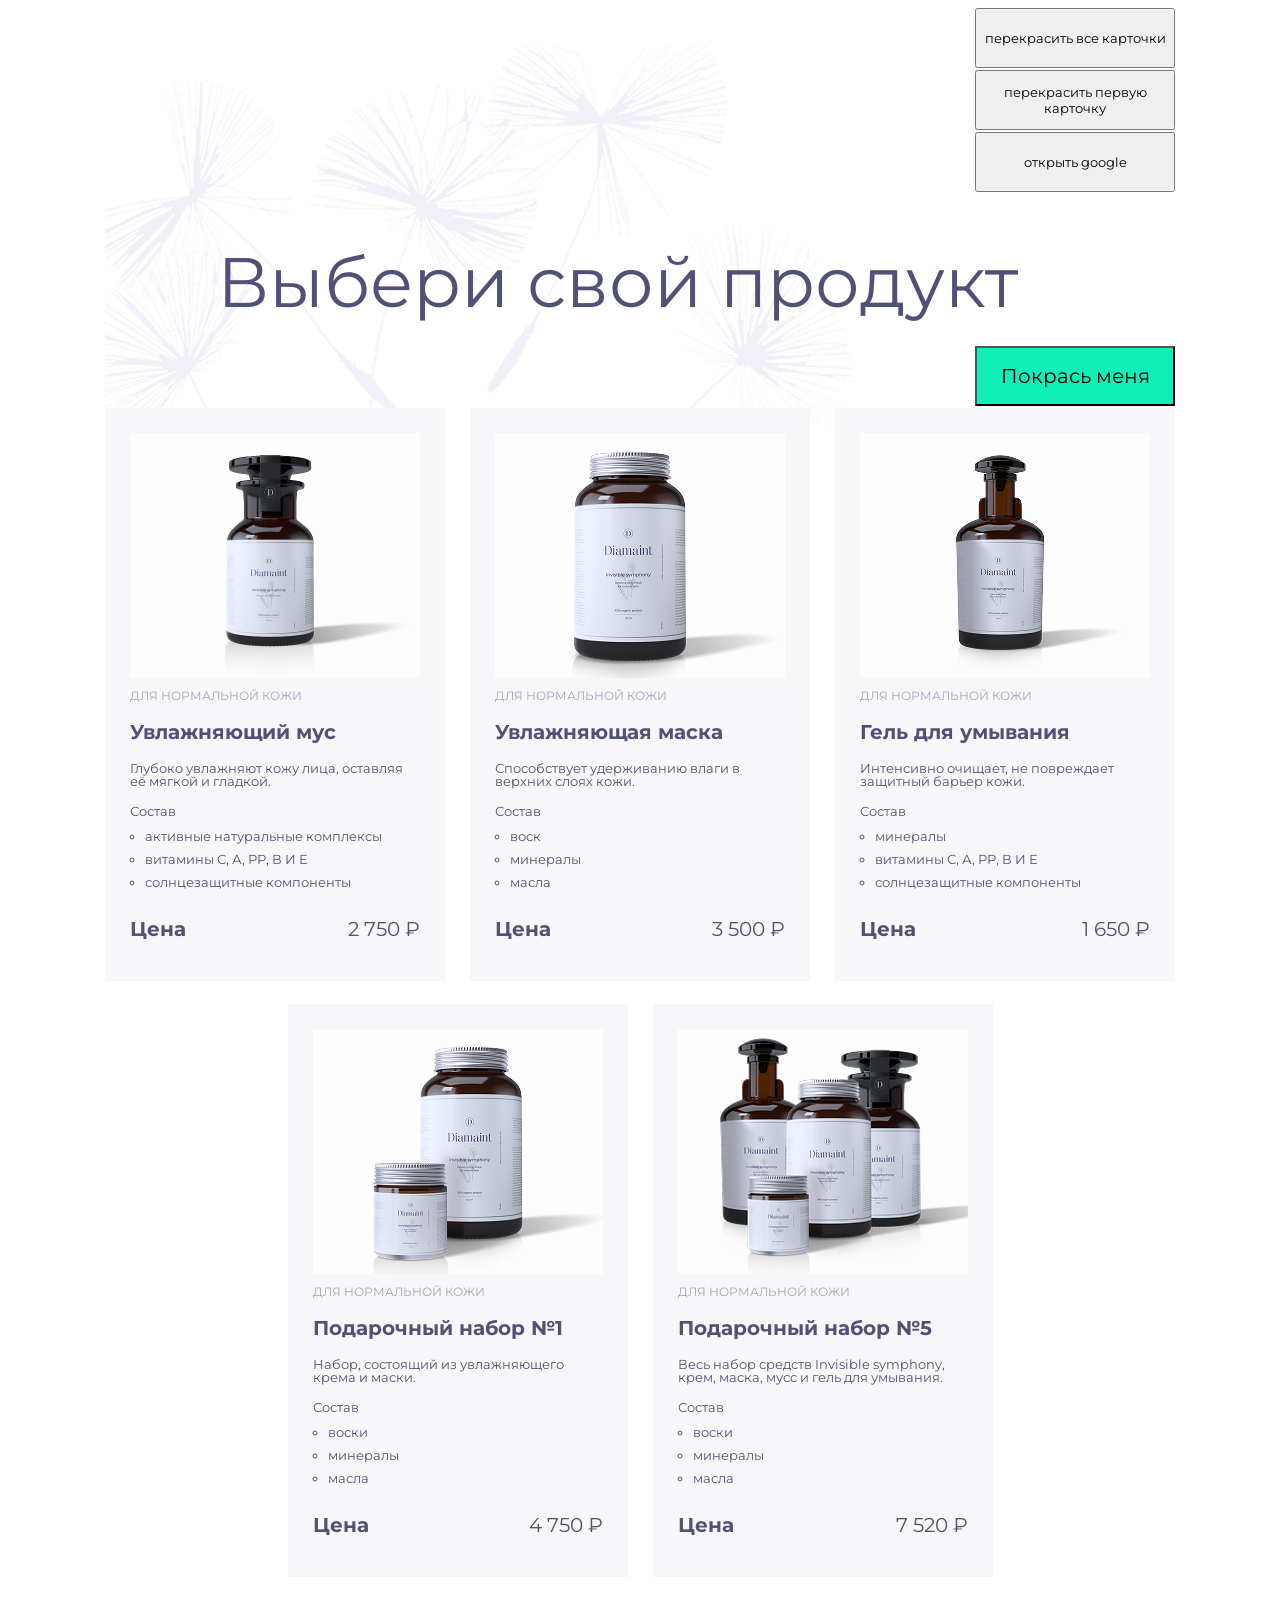
==== index.html @ a9420fbd "(Homework№6): creating functions and arrays" ====
<!DOCTYPE html>
<html lang="en">
<head>
  <meta charset="UTF-8">
  <meta name="viewport" content="width=device-width, initial-scale=1.0">
    <link rel="stylesheet" href="style/style.css">
    <link rel="preconnect" href="https://fonts.googleapis.com">
    <link rel="preconnect" href="https://fonts.gstatic.com" crossorigin>
    <link href="https://fonts.googleapis.com/css2?family=Montserrat:ital,wght@0,100..900;1,100..900&display=swap" rel="stylesheet">
  <title>Product card</title>
</head>
<body>
  <h1 class="product-card__title">Выбери свой продукт</h1>
  <button id="open-google-button" class="transition-google">открыть google</button>
  <button id="recolor-all-card-button" class="recolor-card-all">перекрасить все карточки</button>
  <button id="recolor-first-card-button" class="recolor-card">перекрасить первую карточку</button>
  <button id="recolor-button" class="repaint-fon">Покрась меня</button>
  <img src="/images/bg-dandelions.png" alt="фон заголовка" class="product-card__img-fon">
  <div class="product-card-wrapper">
    <div class="product-card">
      <img src="/images/moisturizing-mousse.png" alt="увлажняющий мус" class="product-card__img">
      <p class="product-card__normal-skin">для нормальной кожи</p>
      <h3 class="product-card__subtitle">Увлажняющий мус</h3>
      <p class="product-card__descr">Глубоко увлажняют кожу лица, оставляя её мягкой и гладкой.</p>
      <span class="product-card__compound">Состав</span>
      <ul class="product-card__composition">
        <li type="circle" class="product-card__item">активные натуральные комплексы</li>
        <li type="circle" class="product-card__item">витамины С, А, РР, В И Е</li>
        <li type="circle" class="product-card__item">солнцезащитные компоненты</li>
      </ul>
      <div class="product-card__price-wrapper">
        <span class="product-card__price-text">Цена</span>
        <span class="product-card__price">2 750 &#8381</span>
      </div>
    </div>
    <div class="product-card">
      <img src="/images/moisturizing-mask.png" alt="увлажняющая маска" class="product-card__img">
      <p class="product-card__normal-skin">для нормальной кожи</p>
      <h3 class="product-card__subtitle">Увлажняющая маска</h3>
      <p class="product-card__descr">Способствует удерживанию влаги в верхних слоях кожи.</p>
      <span class="product-card__compound">Состав</span>
      <ul class="product-card__composition">
        <li type="circle" class="product-card__item">воск</li>
        <li type="circle" class="product-card__item">минералы</li>
        <li type="circle" class="product-card__item">масла</li>
      </ul>
      <div class="product-card__price-wrapper">
        <span class="product-card__price-text">Цена</span>
        <span class="product-card__price">3 500 &#8381</span>
      </div>
    </div>
    <div class="product-card">
      <img src="/images/cleansing-gel.png" alt="гель для умывания" class="product-card__img">
      <p class="product-card__normal-skin">для нормальной кожи</p>
      <h3 class="product-card__subtitle">Гель для умывания</h3>
      <p class="product-card__descr">Интенсивно очищает, не повреждает защитный барьер кожи.</p>
      <span class="product-card__compound">Состав</span>
      <ul class="product-card__composition">
        <li type="circle" class="product-card__item">минералы</li>
        <li type="circle" class="product-card__item">витамины С, А, РР, В И Е</li>
        <li type="circle" class="product-card__item">солнцезащитные компоненты</li>
      </ul>
      <div class="product-card__price-wrapper">
        <span class="product-card__price-text">Цена</span>
        <span class="product-card__price">1 650 &#8381</span>
      </div>
    </div>
    <div class="product-card product-card-gift-set-one">
      <img src="/images/gift-set-one.png" alt="подарочный набор №1" class="product-card__img">
      <p class="product-card__normal-skin">для нормальной кожи</p>
      <h3 class="product-card__subtitle">Подарочный набор №1</h3>
      <p class="product-card__descr">Набор, состоящий из увлажняющего крема и маски.</p>
      <span class="product-card__compound">Состав</span>
      <ul class="product-card__composition">
        <li type="circle" class="product-card__item">воски</li>
        <li type="circle" class="product-card__item">минералы</li>
        <li type="circle" class="product-card__item">масла</li>
      </ul>
      <div class="product-card__price-wrapper">
        <span class="product-card__price-text">Цена</span>
        <span class="product-card__price">4 750 &#8381</span>
      </div>
    </div>
    <div class="product-card product-card-gift-set-five">
      <img src="/images/gift-set-five.png" alt="подарочный набор №5" class="product-card__img">
      <p class="product-card__normal-skin">для нормальной кожи</p>
      <h3 class="product-card__subtitle">Подарочный набор №5</h3>
      <p class="product-card__descr">Весь набор средств Invisible symphony, крем, маска, мусс и гель для умывания.</p>
      <span class="product-card__compound">Состав</span>
      <ul class="product-card__composition">
        <li type="circle" class="product-card__item">воски</li>
        <li type="circle" class="product-card__item">минералы</li>
        <li type="circle" class="product-card__item">масла</li>
      </ul>
      <div class="product-card__price-wrapper">
        <span class="product-card__price-text">Цена</span>
        <span class="product-card__price">7 520 &#8381</span>
      </div>
    </div>
  </div>
  <script src="/skript.js"></script>
  <script src="/homework-5.js"></script>
  <script src="/homework-6.js"></script>
</body>
</html>
---- style/style.css ----
* {
  font-family: 'Montserrat';
  box-sizing: border-box;
}

.repaint-fon {
  left: 975px;
  top: 346px;
  width: 200px;
  height: 60px; 
  position: absolute;
  font-size: 20px;
  background-color: #12eeb7;
}

.active {
  background-color: #0817ee;
}

.recolor-card-all {
  width: 200px;
  height: 60px;
  left: 975px;
  position: absolute;
}

.recolor-card {
  width: 200px;
  height: 60px;
  left: 975px;
  top: 70px;
  position: absolute;
}

.transition-google {
  width: 200px;
  height: 60px;
  left: 975px;
  top: 132px;
  position: absolute;
}

.product-card__title {
  position: absolute;
  width: 846px;
  height: 78px;
  left: 217px;
  top: 200px;
  font-weight: 400;
  font-size: 70px;
  line-height: 70px;
  color: #515076;
}

.product-card__img-fon {
  width: 790px;
  height: 697px;
  top: 0;
  left: 105px;
  position: absolute;
  z-index: -1;
}

.product-card-wrapper {
  width: 1110px;
  height: 1191px;
  position: absolute;
  top: 408px;
  left: 85px;
  border: 1px;
  display: flex;
  justify-content: center;
  flex-wrap: wrap;
  column-gap: 25px;
}

.product-card {
  width: 340px;
  height: 573px;
  background: #F7F7FA;
  padding: 25px;
}

.product-card__img {
  display: block;
  width: 290px;
}

.product-card__normal-skin {
  font-weight: 400;
  font-size: 12px;
  line-height: 12px;
  text-transform: uppercase;
  color: #A5A3B9;
}

.product-card__subtitle {
  font-weight: 700;
  font-size: 20px;
  line-height: 20px;
  color: #515076;
}

.product-card__descr {
  font-weight: 400;
  font-size: 13px;
  line-height: 13px;
  color: #515076;
}

.product-card__composition {
  margin: 0 auto;
  padding-left: 15px;
}

.product-card__compound {
  font-weight: 400;
  font-size: 13px;
  line-height: 13px;
  color: #515076;
  margin-top: 50px;
}

.product-card__item {
  font-weight: 400;
  font-size: 13px;
  padding-top: 10px;
  line-height: 13px;
  color: #515076;
}

.product-card__price-wrapper {
  padding-top: 30px;
  display: flex;
  position: relative;
  justify-content: space-between;
}

.product-card__price-text {
  font-weight: 700;
  font-size: 20px;
  line-height: 20px;
  color: #515076;
}

.product-card__price {
  font-weight: 400;
  font-size: 20px;
  line-height: 20px;
  color: #515076;
}

.product-card-gift-set-one {
  width: 340px;
  height: 573px;
  background: #F7F7FA;
}

.product-card-gift-set-five {
  width: 340px;
  height: 573px;
  background: #F7F7FA;
}
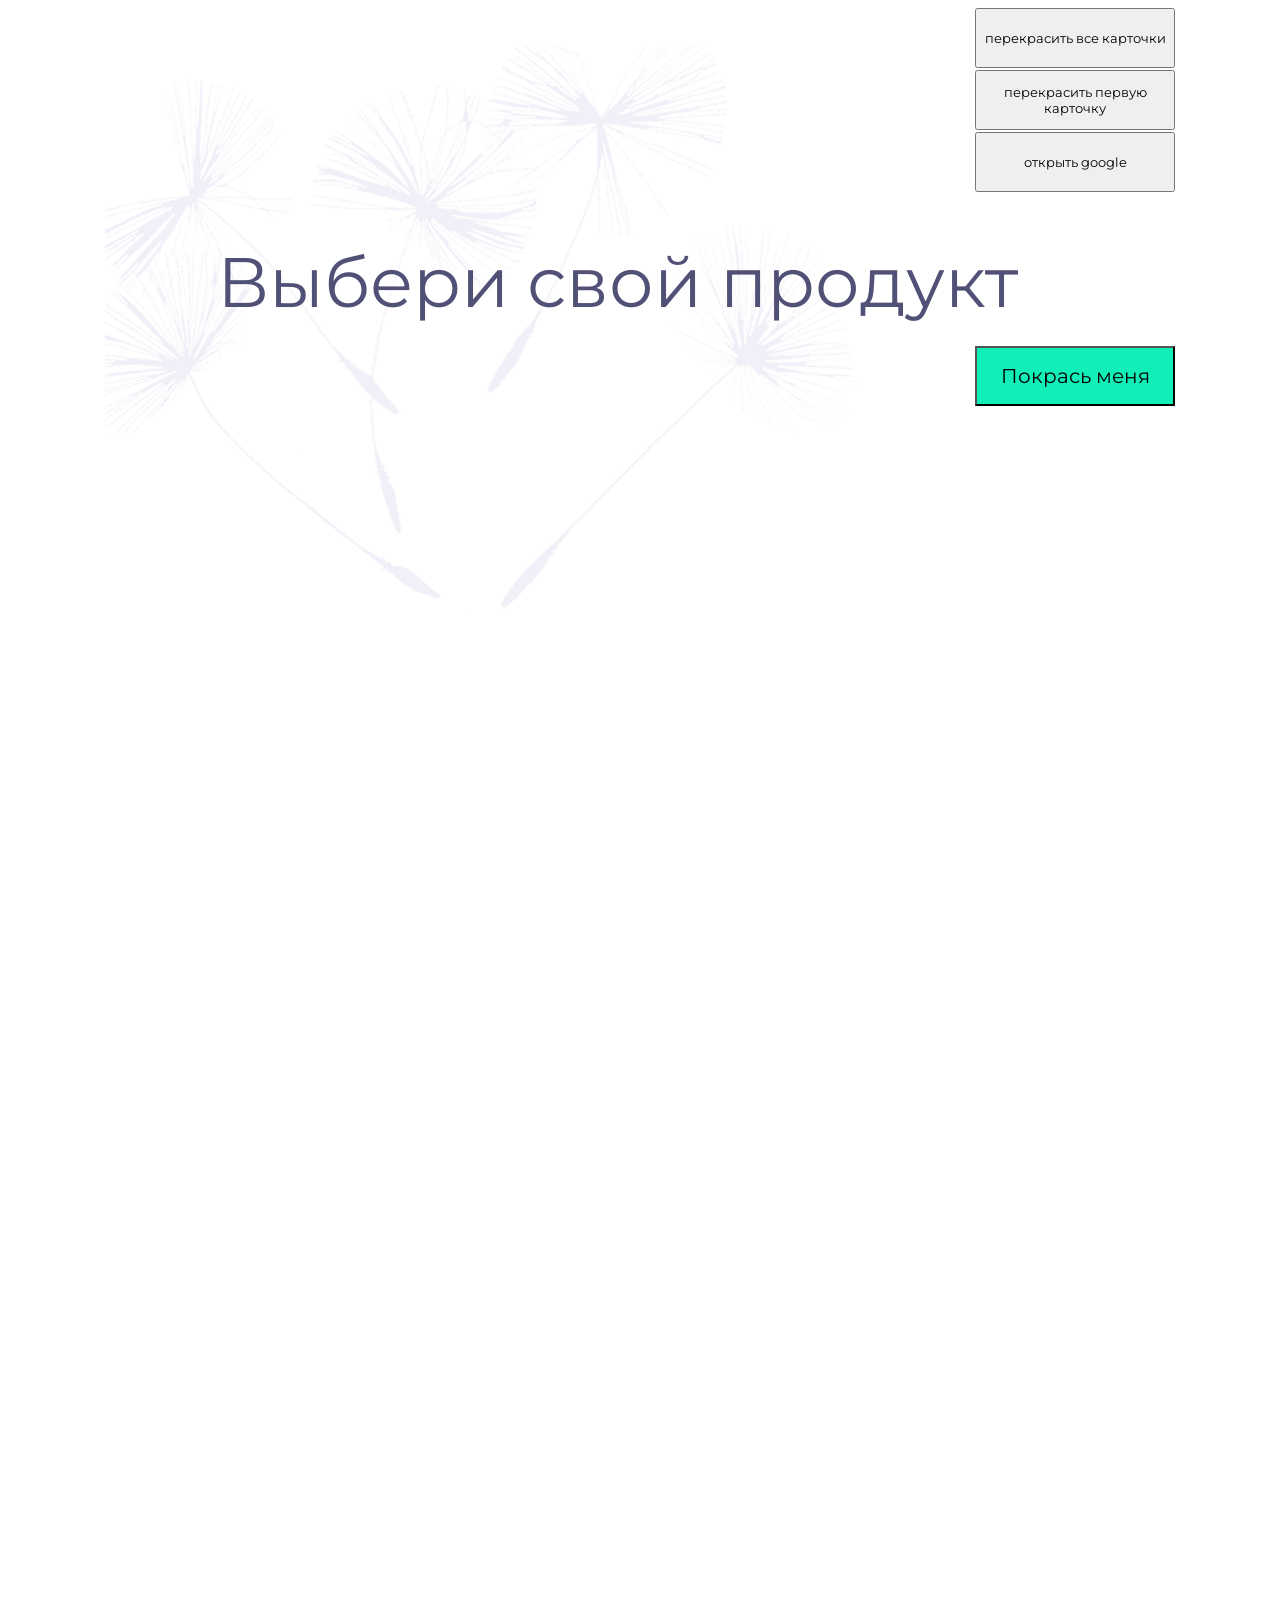
==== commit e15317a4: "Creating cards using JS" ====
--- a/index.html
+++ b/index.html
@@ -17,89 +17,25 @@
   <button id="recolor-button" class="repaint-fon">Покрась меня</button>
   <img src="/images/bg-dandelions.png" alt="фон заголовка" class="product-card__img-fon">
   <div class="product-card-wrapper">
-    <div class="product-card">
-      <img src="/images/moisturizing-mousse.png" alt="увлажняющий мус" class="product-card__img">
-      <p class="product-card__normal-skin">для нормальной кожи</p>
-      <h3 class="product-card__subtitle">Увлажняющий мус</h3>
-      <p class="product-card__descr">Глубоко увлажняют кожу лица, оставляя её мягкой и гладкой.</p>
-      <span class="product-card__compound">Состав</span>
-      <ul class="product-card__composition">
-        <li type="circle" class="product-card__item">активные натуральные комплексы</li>
-        <li type="circle" class="product-card__item">витамины С, А, РР, В И Е</li>
-        <li type="circle" class="product-card__item">солнцезащитные компоненты</li>
-      </ul>
-      <div class="product-card__price-wrapper">
-        <span class="product-card__price-text">Цена</span>
-        <span class="product-card__price">2 750 &#8381</span>
+    <template id="product-card-template">
+      <div class="product-card">
+        <img class="product-card__img">
+        <p class="product-card__normal-skin"></p>
+        <h3 class="product-card__subtitle"></h3>
+        <p class="product-card__descr"></p>
+        <span class="product-card__compound"></span>
+        <ul id="item-list" class="product-card__composition"></ul>
+        <div class="product-card__price-wrapper">
+          <span class="product-card__price-text">Цена</span>
+          <span class="product-card__price"></span>
+        </div>
       </div>
-    </div>
-    <div class="product-card">
-      <img src="/images/moisturizing-mask.png" alt="увлажняющая маска" class="product-card__img">
-      <p class="product-card__normal-skin">для нормальной кожи</p>
-      <h3 class="product-card__subtitle">Увлажняющая маска</h3>
-      <p class="product-card__descr">Способствует удерживанию влаги в верхних слоях кожи.</p>
-      <span class="product-card__compound">Состав</span>
-      <ul class="product-card__composition">
-        <li type="circle" class="product-card__item">воск</li>
-        <li type="circle" class="product-card__item">минералы</li>
-        <li type="circle" class="product-card__item">масла</li>
-      </ul>
-      <div class="product-card__price-wrapper">
-        <span class="product-card__price-text">Цена</span>
-        <span class="product-card__price">3 500 &#8381</span>
-      </div>
-    </div>
-    <div class="product-card">
-      <img src="/images/cleansing-gel.png" alt="гель для умывания" class="product-card__img">
-      <p class="product-card__normal-skin">для нормальной кожи</p>
-      <h3 class="product-card__subtitle">Гель для умывания</h3>
-      <p class="product-card__descr">Интенсивно очищает, не повреждает защитный барьер кожи.</p>
-      <span class="product-card__compound">Состав</span>
-      <ul class="product-card__composition">
-        <li type="circle" class="product-card__item">минералы</li>
-        <li type="circle" class="product-card__item">витамины С, А, РР, В И Е</li>
-        <li type="circle" class="product-card__item">солнцезащитные компоненты</li>
-      </ul>
-      <div class="product-card__price-wrapper">
-        <span class="product-card__price-text">Цена</span>
-        <span class="product-card__price">1 650 &#8381</span>
-      </div>
-    </div>
-    <div class="product-card product-card-gift-set-one">
-      <img src="/images/gift-set-one.png" alt="подарочный набор №1" class="product-card__img">
-      <p class="product-card__normal-skin">для нормальной кожи</p>
-      <h3 class="product-card__subtitle">Подарочный набор №1</h3>
-      <p class="product-card__descr">Набор, состоящий из увлажняющего крема и маски.</p>
-      <span class="product-card__compound">Состав</span>
-      <ul class="product-card__composition">
-        <li type="circle" class="product-card__item">воски</li>
-        <li type="circle" class="product-card__item">минералы</li>
-        <li type="circle" class="product-card__item">масла</li>
-      </ul>
-      <div class="product-card__price-wrapper">
-        <span class="product-card__price-text">Цена</span>
-        <span class="product-card__price">4 750 &#8381</span>
-      </div>
-    </div>
-    <div class="product-card product-card-gift-set-five">
-      <img src="/images/gift-set-five.png" alt="подарочный набор №5" class="product-card__img">
-      <p class="product-card__normal-skin">для нормальной кожи</p>
-      <h3 class="product-card__subtitle">Подарочный набор №5</h3>
-      <p class="product-card__descr">Весь набор средств Invisible symphony, крем, маска, мусс и гель для умывания.</p>
-      <span class="product-card__compound">Состав</span>
-      <ul class="product-card__composition">
-        <li type="circle" class="product-card__item">воски</li>
-        <li type="circle" class="product-card__item">минералы</li>
-        <li type="circle" class="product-card__item">масла</li>
-      </ul>
-      <div class="product-card__price-wrapper">
-        <span class="product-card__price-text">Цена</span>
-        <span class="product-card__price">7 520 &#8381</span>
-      </div>
-    </div>
+    </template>
   </div>
   <script src="/skript.js"></script>
   <script src="/homework-5.js"></script>
   <script src="/homework-6.js"></script>
+  <script src="/homework-7.js" type="module"></script>
+  <script src="/homework-8.js" type="module"></script>
 </body>
 </html>
--- a/style/style.css
+++ b/style/style.css
@@ -144,7 +144,6 @@
 }
 
 .product-card__price {
-  font-weight: 400;
   font-size: 20px;
   line-height: 20px;
   color: #515076;
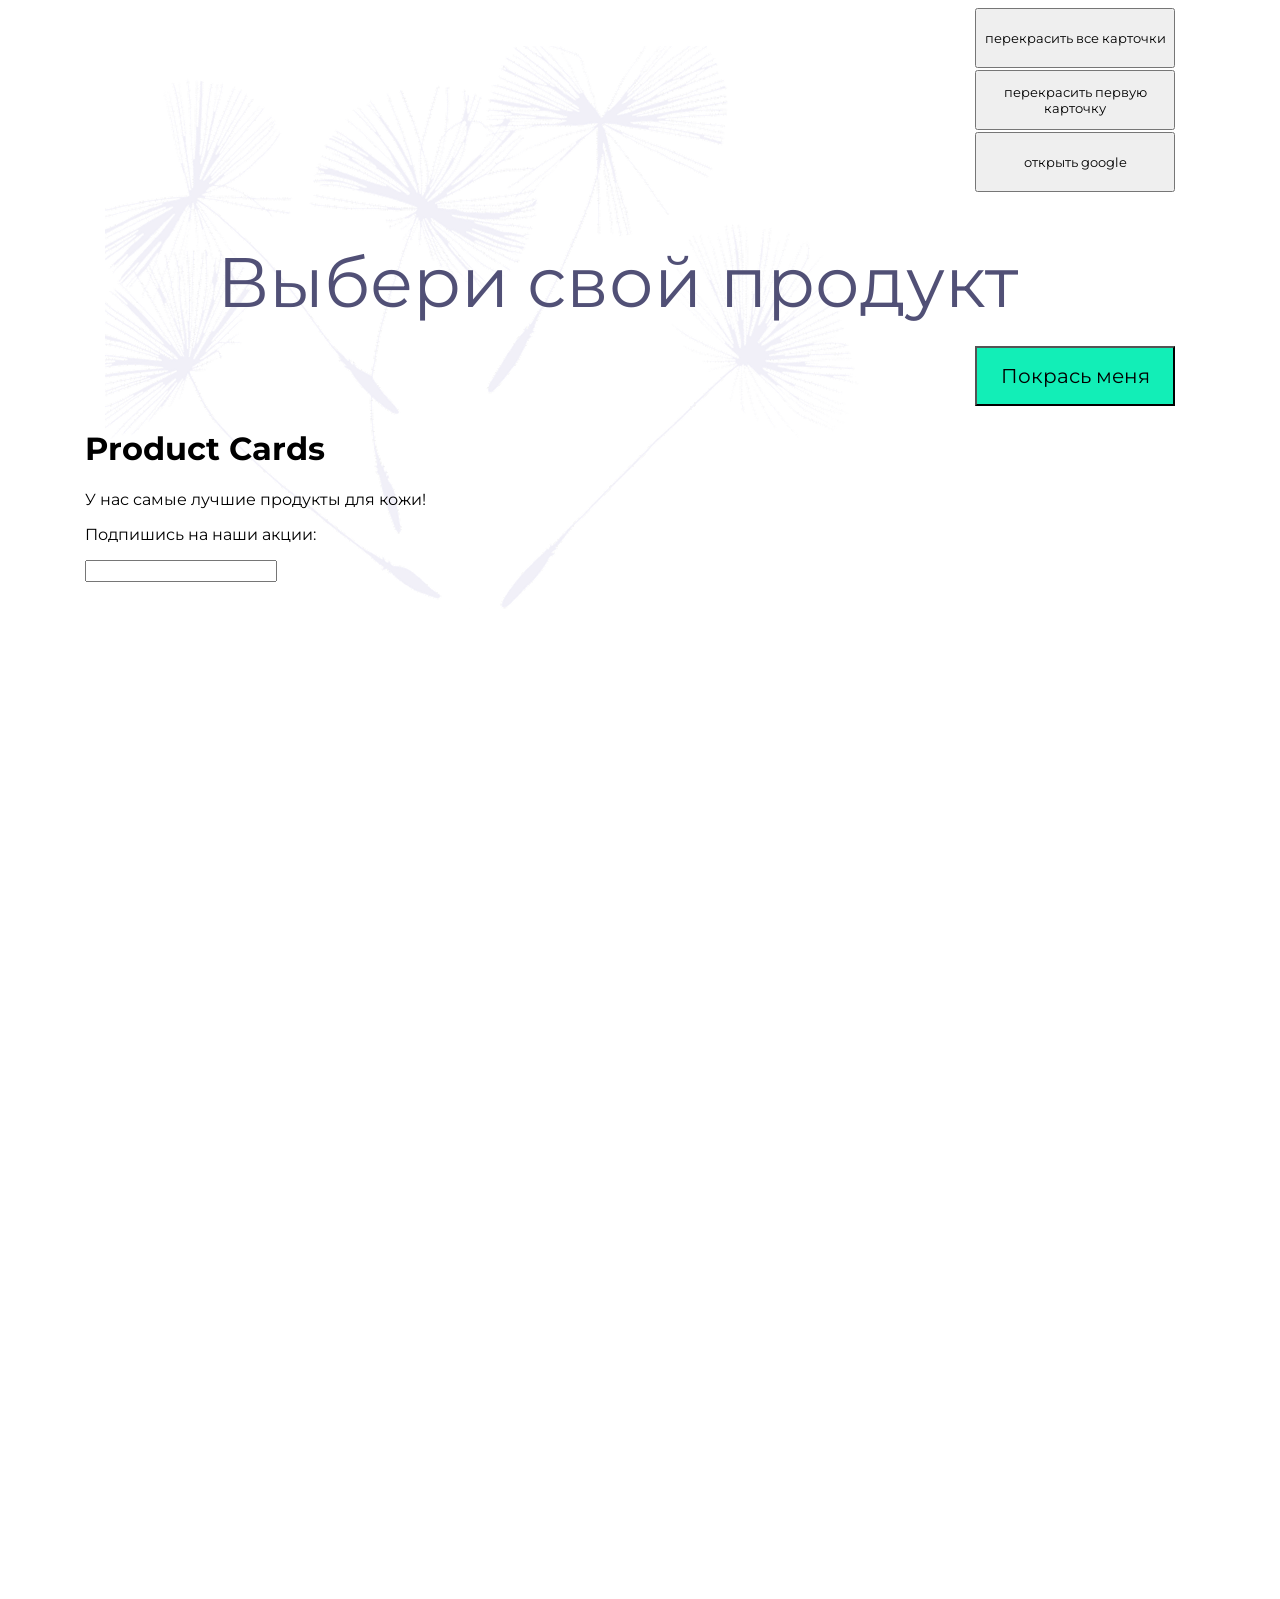
==== commit 4f1ff5f8: "corrected the array name" ====
--- a/index.html
+++ b/index.html
@@ -17,25 +17,40 @@
   <button id="recolor-button" class="repaint-fon">Покрась меня</button>
   <img src="/images/bg-dandelions.png" alt="фон заголовка" class="product-card__img-fon">
   <div class="product-card-wrapper">
-    <template id="product-card-template">
-      <div class="product-card">
-        <img class="product-card__img">
-        <p class="product-card__normal-skin"></p>
-        <h3 class="product-card__subtitle"></h3>
-        <p class="product-card__descr"></p>
-        <span class="product-card__compound"></span>
-        <ul id="item-list" class="product-card__composition"></ul>
-        <div class="product-card__price-wrapper">
-          <span class="product-card__price-text">Цена</span>
-          <span class="product-card__price"></span>
-        </div>
+    <footer class="product-card__basement">
+    <div>
+      <h1>Product Cards</h1>
+      <p>У нас самые лучшие продукты для кожи!</p>
+    </div>
+    <div>
+      <p>Подпишись на наши акции:</p>
+      <input type="email">
+    </div>
+    <div>
+      
+    </div>
+  </footer>
+  </div>
+  <template id="product-card-template">
+    <div class="product-card">
+      <img class="product-card__img">
+      <p class="product-card__normal-skin"></p>
+      <h3 class="product-card__subtitle"></h3>
+      <p class="product-card__descr"></p>
+      <span class="product-card__compound">Состав</span>
+      <ul id="item-list" class="product-card__composition"></ul>
+      <div class="product-card__price-wrapper">
+        <span class="product-card__price-text">Цена</span>
+        <span class="product-card__price"></span>
       </div>
-    </template>
-  </div>
-  <script src="/skript.js"></script>
+    </div>
+  </template>
+  
   <script src="/homework-5.js"></script>
   <script src="/homework-6.js"></script>
   <script src="/homework-7.js" type="module"></script>
   <script src="/homework-8.js" type="module"></script>
+  <script src="/homework-9.js"></script>
+  <script src="/skript.js"></script>
 </body>
 </html>
--- a/style/style.css
+++ b/style/style.css
@@ -161,3 +161,7 @@
   background: #F7F7FA;
 }
 
+.product-card__basement {
+  width: 1728px;
+  height: 477px;
+}
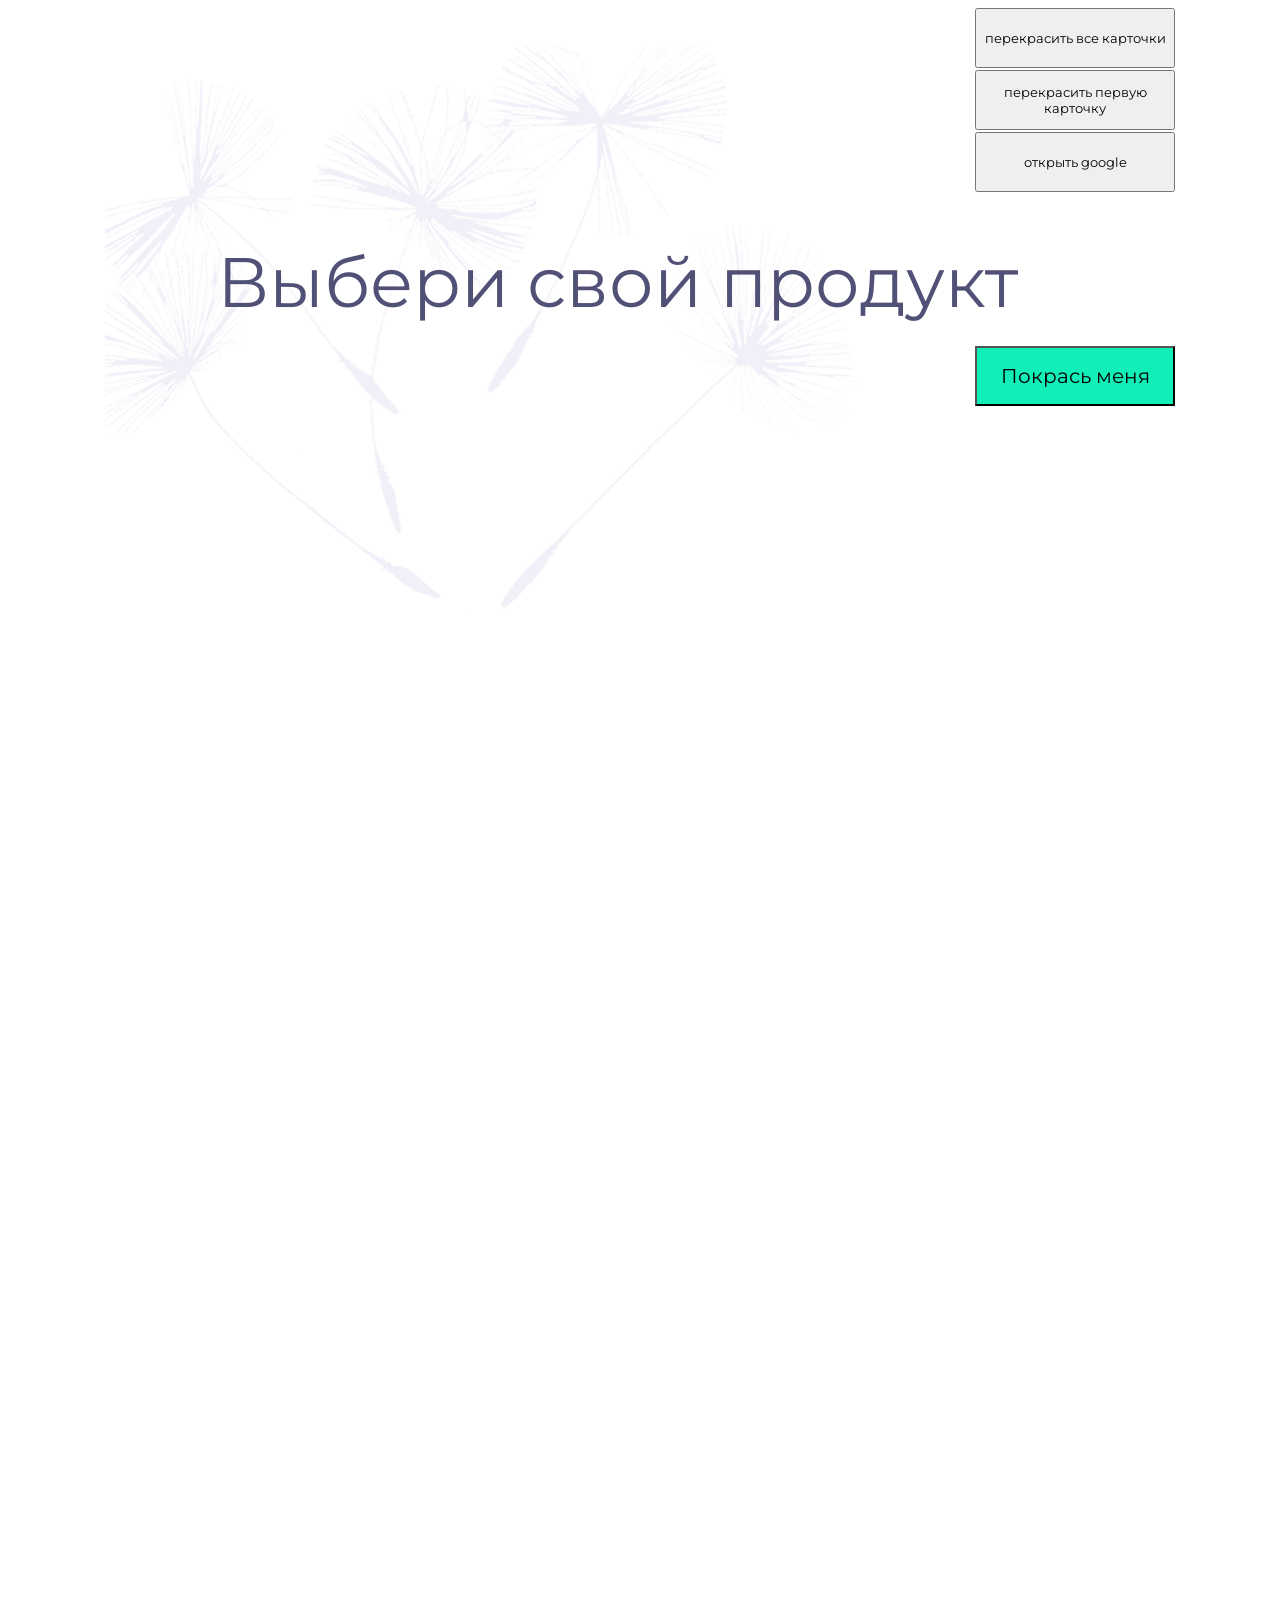
==== commit f8984710: "corrected homework" ====
--- a/index.html
+++ b/index.html
@@ -16,21 +16,7 @@
   <button id="recolor-first-card-button" class="recolor-card">перекрасить первую карточку</button>
   <button id="recolor-button" class="repaint-fon">Покрась меня</button>
   <img src="/images/bg-dandelions.png" alt="фон заголовка" class="product-card__img-fon">
-  <div class="product-card-wrapper">
-    <footer class="product-card__basement">
-    <div>
-      <h1>Product Cards</h1>
-      <p>У нас самые лучшие продукты для кожи!</p>
-    </div>
-    <div>
-      <p>Подпишись на наши акции:</p>
-      <input type="email">
-    </div>
-    <div>
-      
-    </div>
-  </footer>
-  </div>
+  <div class="product-card-wrapper"></div>
   <template id="product-card-template">
     <div class="product-card">
       <img class="product-card__img">
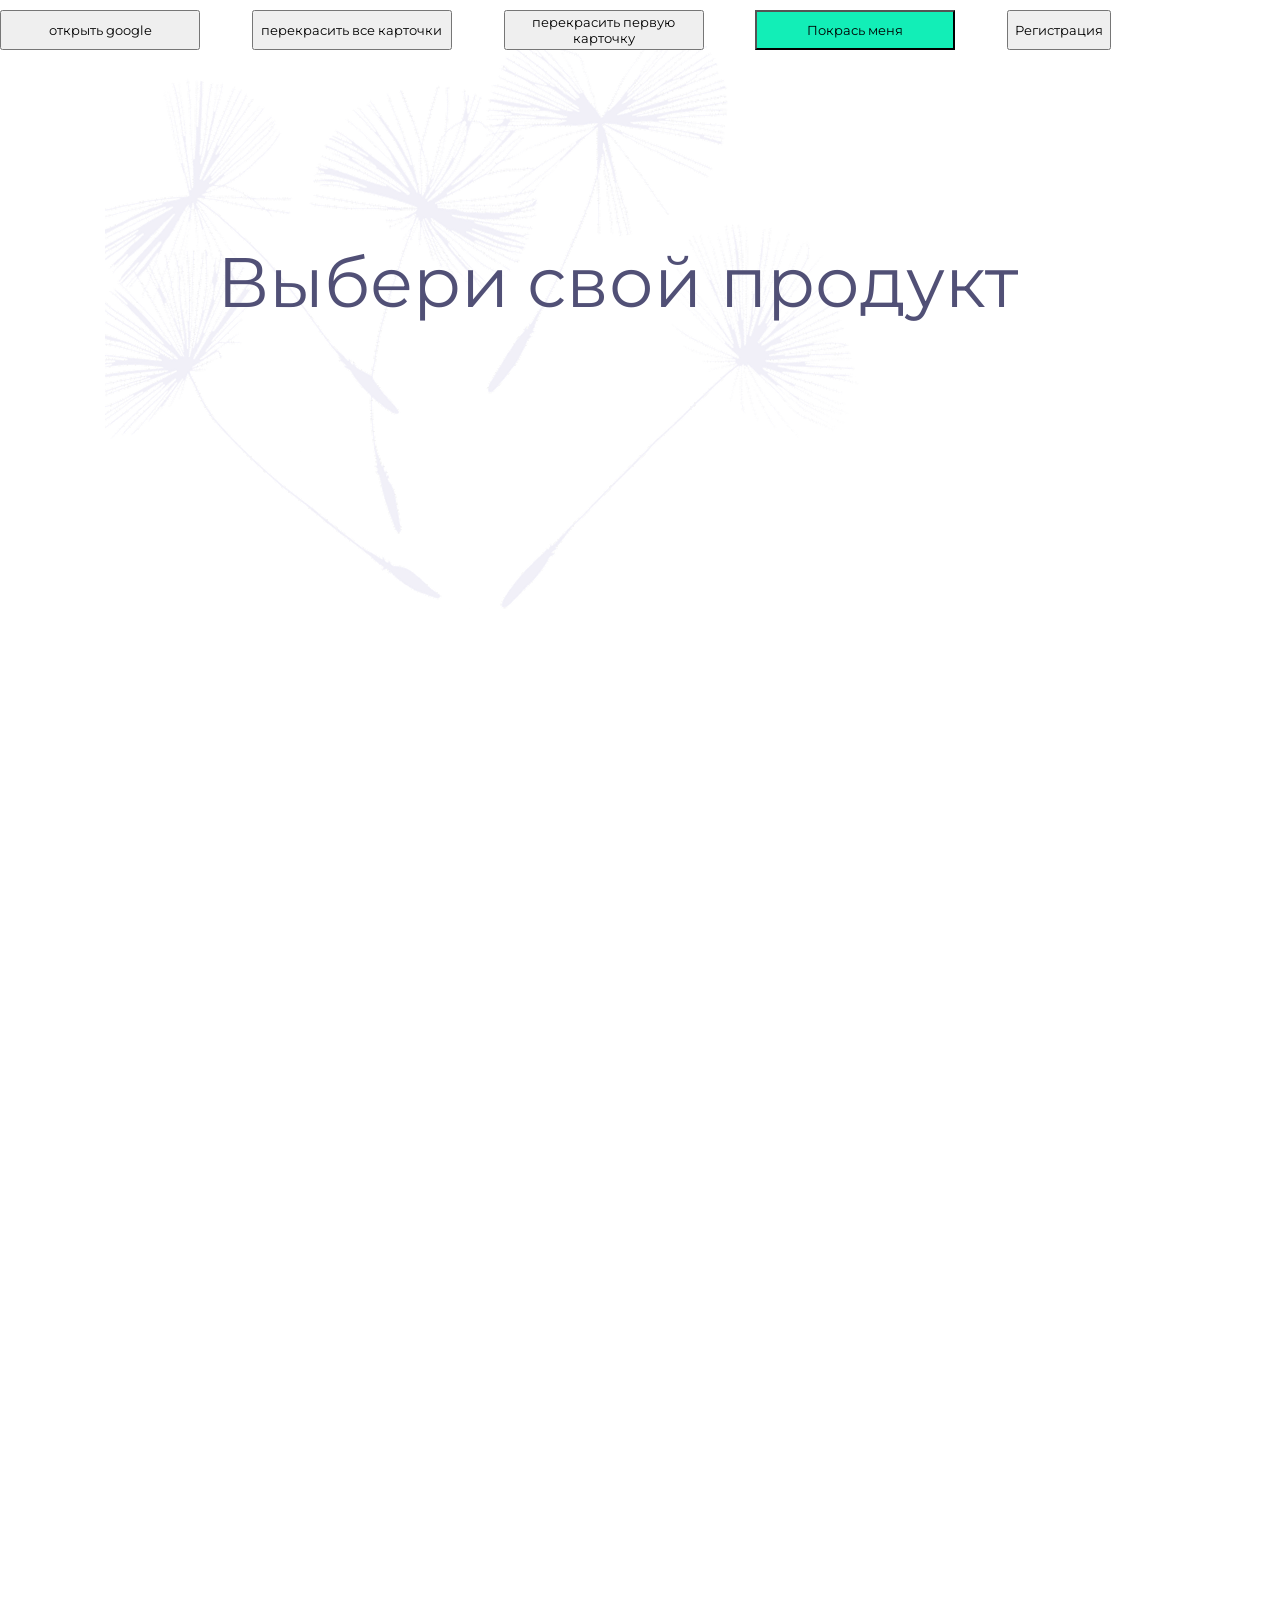
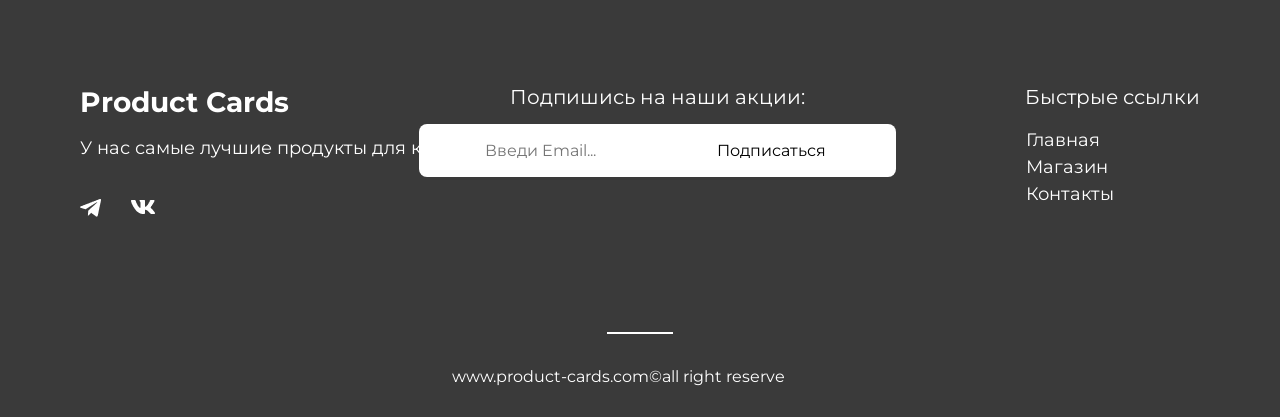
==== commit 4b66950a: "Creation footer and modal window" ====
--- a/index.html
+++ b/index.html
@@ -10,13 +10,18 @@
   <title>Product card</title>
 </head>
 <body>
+  <div class="content">
   <h1 class="product-card__title">Выбери свой продукт</h1>
+  <div class="all-button">
   <button id="open-google-button" class="transition-google">открыть google</button>
   <button id="recolor-all-card-button" class="recolor-card-all">перекрасить все карточки</button>
   <button id="recolor-first-card-button" class="recolor-card">перекрасить первую карточку</button>
   <button id="recolor-button" class="repaint-fon">Покрась меня</button>
+  <button id="registration-button">Регистрация</button>
+  </div>
   <img src="/images/bg-dandelions.png" alt="фон заголовка" class="product-card__img-fon">
   <div class="product-card-wrapper"></div>
+  </div>
   <template id="product-card-template">
     <div class="product-card">
       <img class="product-card__img">
@@ -31,7 +36,70 @@
       </div>
     </div>
   </template>
-  
+  <footer class="footer">
+    <div class="footer__block">
+      <div class="footer__title">
+        <h3 class="logo-title">Product Cards</h3>
+        <p class="logo-text">У нас самые лучшие продукты для кожи!</p>
+        <div class="social-links">
+          <a href="#" class="social-item-telegram">
+            <img src="/images/emblem-telegram.png.png" alt="Телеграм">
+          </a>
+          <a href="#" class="social-item-vk">
+            <img src="/images/emblem-vk.png.png" alt="ВКонтакте">
+          </a>
+        </div>
+      </div>
+      <div class="footer__email">
+        <p class="email-titel">Подпишись на наши акции:</p>
+       <form id="form-email" class="footer__form-email">
+          <label class="footer-input-field">
+            <input type="email" id="user-email" name="email" placeholder="Введи Email..." required>
+            <button type="submit" id="subscribe-button" class="subscribe">Подписаться</button>
+          </label>
+        </form>
+      </div>
+      <div class="footer__block-item">
+        <p class="footer__titel-item">Быстрые ссылки</p>
+        <nav>
+          <ul class="footer_menu-list">
+            <li>
+              <a href="#" class="menu-item">Главная</a>
+            </li>
+            <li class>
+              <a href="#" class="menu-item">Магазин</a>
+            </li>
+            <li>
+              <a href="#" class="menu-item">Контакты</a>
+            </li>
+          </ul>
+        </nav>
+      </div>
+    </div>
+      <hr class="footer__divider">
+      <p class="footer__copyright">www.product-cards.com©all right reserve</p>
+  </footer>
+  <div class="modal">
+    <div class="modal-form">
+      <button class="close-button">x</button>
+      <h3 class="modal-title">Регистрация</h3>
+      <form class="registration-form">
+        <label for="user-name">Имя:</label>
+        <input type="text" name="user-name" id="user-name" placeholder="Введите имя" required>
+        <label for="user-surname">Фамилия:</label>
+        <input type="text" name="user-surname" id="user-surname" placeholder="Введите фамилию" required>
+        <label for="birth-date">Дата рождения:</label>
+        <input type="date" name="birth-date" id="birth-date" required>
+        <label for="login">Логин:</label>
+        <input type="text" name="login" id="login" placeholder="Введите логин" autocomplete="username" required>
+        <label for="password">Пароль:</label>
+        <input type="password" name="password" id="password" placeholder="Введите пароль" autocomplete="new-password" required>
+        <label for="confirm-password">Подтвердите пароль:</label>
+        <input type="password" name="confirm-password" id="confirm-password" placeholder="Подтвердите пароль" autocomplete="new-password" required>
+        <button type="submit" class="big-btn">Зарегистрироваться</button>
+      </form>
+    </div>
+  </div>
   <script src="/homework-5.js"></script>
   <script src="/homework-6.js"></script>
   <script src="/homework-7.js" type="module"></script>
--- a/style/style.css
+++ b/style/style.css
@@ -1,15 +1,31 @@
-* {
-  font-family: 'Montserrat';
+
+  * {font-family: 'Montserrat';
   box-sizing: border-box;
-}
-
+  margin: 10;
+}
+
+body {
+  margin: 0%;
+}
+
+.content {
+  flex: 1;
+  min-height: 1600px;
+  position: relative; 
+  
+}
+
+.all-button {
+  position: absolute;
+  width: 1111px;
+  display: flex;
+  justify-content: space-between;
+  z-index: 1;
+  margin-top: 10px;
+}
 .repaint-fon {
-  left: 975px;
-  top: 346px;
   width: 200px;
-  height: 60px; 
-  position: absolute;
-  font-size: 20px;
+  height: 40px; 
   background-color: #12eeb7;
 }
 
@@ -19,25 +35,17 @@
 
 .recolor-card-all {
   width: 200px;
-  height: 60px;
-  left: 975px;
-  position: absolute;
+  height: 40px;
 }
 
 .recolor-card {
   width: 200px;
-  height: 60px;
-  left: 975px;
-  top: 70px;
-  position: absolute;
+  height: 40px;
 }
 
 .transition-google {
   width: 200px;
-  height: 60px;
-  left: 975px;
-  top: 132px;
-  position: absolute;
+  height: 40px;
 }
 
 .product-card__title {
@@ -63,7 +71,7 @@
 
 .product-card-wrapper {
   width: 1110px;
-  height: 1191px;
+  min-height: 1191px;
   position: absolute;
   top: 408px;
   left: 85px;
@@ -72,6 +80,8 @@
   justify-content: center;
   flex-wrap: wrap;
   column-gap: 25px;
+  /* flex: 1 0 auto; */
+  
 }
 
 .product-card {
@@ -161,7 +171,187 @@
   background: #F7F7FA;
 }
 
-.product-card__basement {
-  width: 1728px;
-  height: 477px;
-}+.footer {
+  background-color: #3A3A3A;
+  max-height: 477px;
+  width: 100%;
+  flex: 0 0 auto;
+  padding: 85px 80px 28px 80px;
+}
+
+.footer__block {
+  max-width: 1512px;
+  height: 147px;
+  margin: 0 auto;
+  display: flex;
+  justify-content: space-between;
+  align-items:flex-start;
+  margin-bottom: 100px;
+}
+
+.footer__title {
+  display: inline-block;
+  color: white;
+  margin: 0;
+  max-width: 409px;
+  height: 87px;
+  width: 100%;
+}
+
+.social-links {
+ display: flex;
+  gap: 30px;
+  margin-top: 40px;
+}
+
+.logo-title {
+  font-size: 28px;
+  margin: 0;
+  color: #FFFFFF;
+}
+
+.logo-text {
+  font-size: 18px;
+  color: #FFFFFF; 
+}
+
+.footer__email {
+  color: #FFFFFF;
+  width: 477px;
+  height: 103px;
+  margin-left: -200px;
+}
+
+.email-titel {
+  margin-bottom: 15px;
+  font-size: 20px;
+  letter-spacing: 0%;
+  color: #FFFFFF;
+  display: flex;
+  justify-content: center; 
+  margin-top: 0px;
+} 
+
+.footer__form-email {
+  display: flex;
+  width: 100%;
+  min-width:300px;
+  align-items: center;
+  justify-content:center ;
+  gap: 5px;
+  padding: 16px 15px;
+  background: white;
+  border-radius: 8px;
+}
+
+#user-email {
+  flex: 1;
+  min-width: 50px;
+  border: none;
+  border-radius: 6px;
+  font-size: 16px;
+}
+
+
+.subscribe {
+  background-color: white;
+  color: black;
+  border: none;
+  border-radius: 6px; 
+  cursor: pointer;
+  font-size: 16px;
+  white-space: nowrap;
+}
+
+.footer__block-item {
+  max-width: 178px;
+  height: 147px;
+}
+
+.footer__titel-item {
+  font-size: 20px;
+  line-height: 24px;
+  color: #FFFFFF;
+  margin-top: 0;
+}
+
+.menu-item {
+  font-weight: 400;
+  font-size: 18px;
+  line-height: 22px;
+  color: #FFFFFF;
+  text-decoration: none;
+}
+
+ .footer_menu-list {
+  list-style: none;
+  display: flex;
+  flex-direction: column;
+  padding-left: 1px;
+  gap: 5px;
+}
+
+.footer__divider {
+  width: 66px;
+  height: 0px;
+  border: 1px solid #FFFFFF;
+  margin: 33px auto;
+}
+
+.footer__copyright {
+  width: 376px;
+  height: 22px;
+  color: #FFFFFF;
+  margin: 0 auto;
+}
+
+.modal {
+  display: none;
+  top: 0;
+  left: 0;
+  width: 100%;
+  height: 100%;
+  background-color:#0000006f;
+  backdrop-filter: blur(2px);
+  position:fixed;
+  z-index: 1000;
+}
+
+.modal-showed {
+  display: block;
+}
+
+.modal-form {
+  margin: 15% auto;
+  min-height: 300px;
+  width: 400px;
+  background-color:#ffffff;
+  border-radius: 5px;
+}
+
+.close-button {
+  cursor: pointer;
+  color: #aaa;
+  float: right;
+  font-size: 20px;
+}
+
+.registration-form {
+  display: flex;
+  flex-direction: column;
+  width: 360px;
+  gap: 5px;
+  margin: 5px 20px 10px 20px;
+  padding: 5px 5px 15px 5px;
+}
+
+.modal-title {
+  margin: 0;
+  margin-left: 110px;
+  padding: 10px 0 0 0;
+}
+
+.big-btn {
+margin: 0 100px;
+}
+
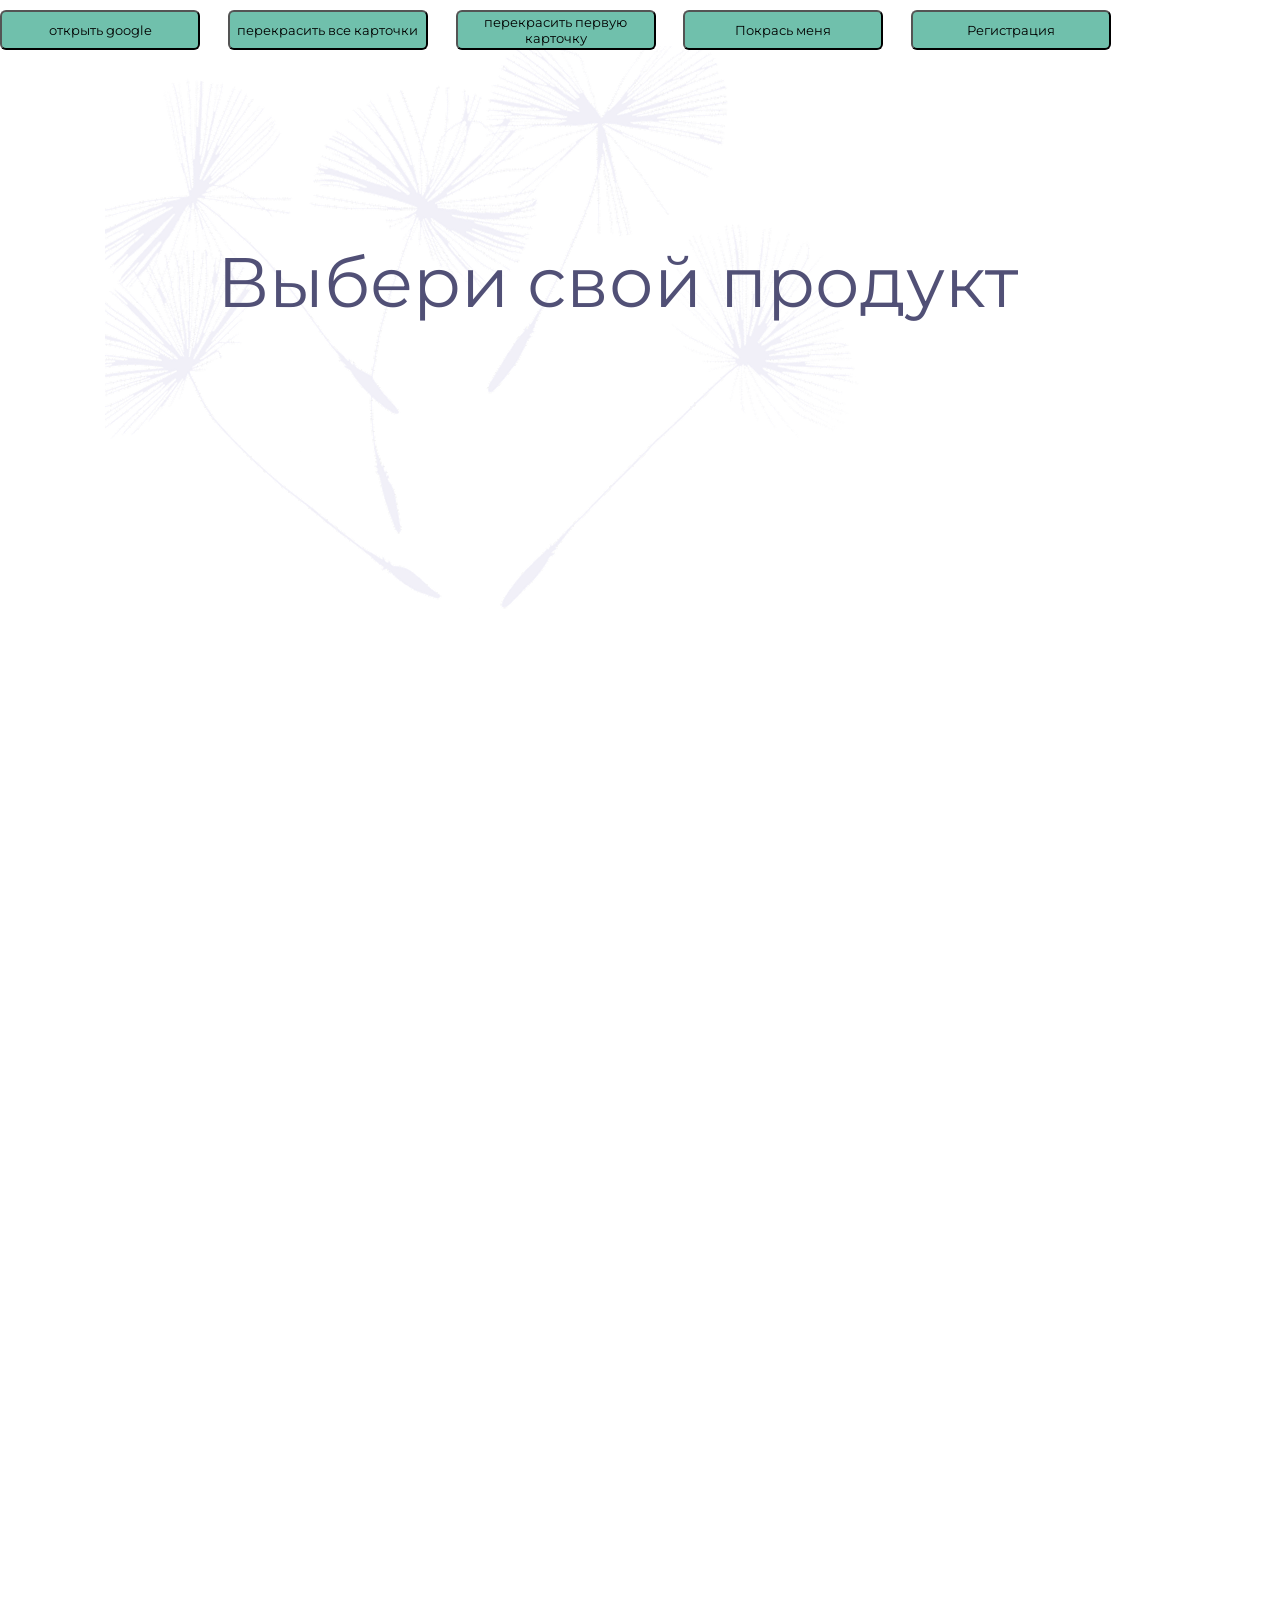
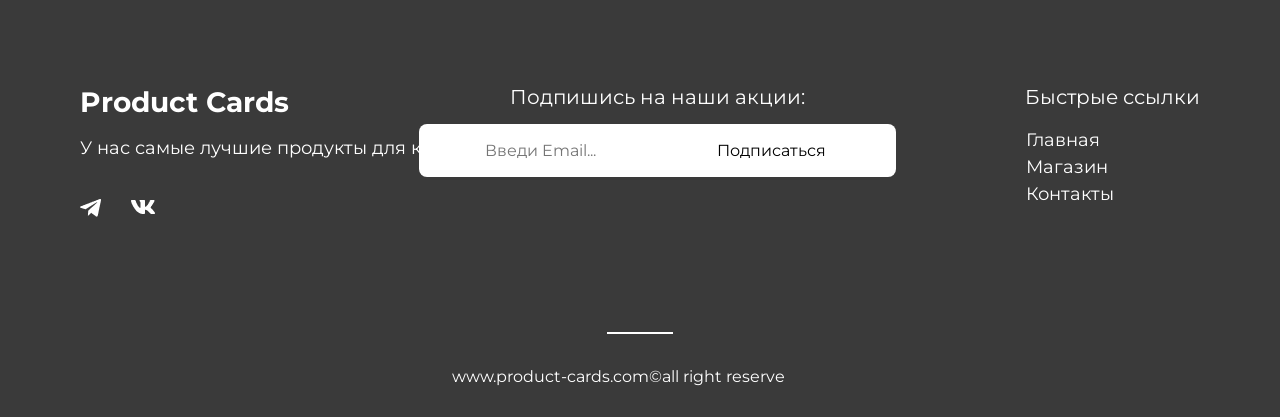
==== commit be9cfa34: "The files were imported and the modal window logic was implemented through a class" ====
--- a/index.html
+++ b/index.html
@@ -79,11 +79,11 @@
       <hr class="footer__divider">
       <p class="footer__copyright">www.product-cards.com©all right reserve</p>
   </footer>
-  <div class="modal">
+  <div id="modal" class="modal">
     <div class="modal-form">
       <button class="close-button">x</button>
       <h3 class="modal-title">Регистрация</h3>
-      <form class="registration-form">
+      <form class="registration-form" id="registration-form">
         <label for="user-name">Имя:</label>
         <input type="text" name="user-name" id="user-name" placeholder="Введите имя" required>
         <label for="user-surname">Фамилия:</label>
@@ -100,11 +100,6 @@
       </form>
     </div>
   </div>
-  <script src="/homework-5.js"></script>
-  <script src="/homework-6.js"></script>
-  <script src="/homework-7.js" type="module"></script>
-  <script src="/homework-8.js" type="module"></script>
-  <script src="/homework-9.js"></script>
-  <script src="/skript.js"></script>
+  <script type="module" src="./main.js"></script>
 </body>
 </html>
--- a/style/style.css
+++ b/style/style.css
@@ -23,10 +23,19 @@
   z-index: 1;
   margin-top: 10px;
 }
+
+#registration-button {
+  width: 200px;
+  height: 40px; 
+  border-radius: 6px;
+  background-color: #70c0ac;
+}
+
 .repaint-fon {
   width: 200px;
   height: 40px; 
-  background-color: #12eeb7;
+  border-radius: 6px;
+  background-color: #70c0ac;
 }
 
 .active {
@@ -36,16 +45,22 @@
 .recolor-card-all {
   width: 200px;
   height: 40px;
+  border-radius: 6px;
+  background-color: #70c0ac;
 }
 
 .recolor-card {
   width: 200px;
   height: 40px;
+  border-radius: 6px;
+  background-color: #70c0ac;
 }
 
 .transition-google {
   width: 200px;
   height: 40px;
+  border-radius: 6px;
+  background-color: #70c0ac;
 }
 
 .product-card__title {
@@ -323,7 +338,7 @@
 
 .modal-form {
   margin: 15% auto;
-  min-height: 300px;
+  height: 400px;
   width: 400px;
   background-color:#ffffff;
   border-radius: 5px;
